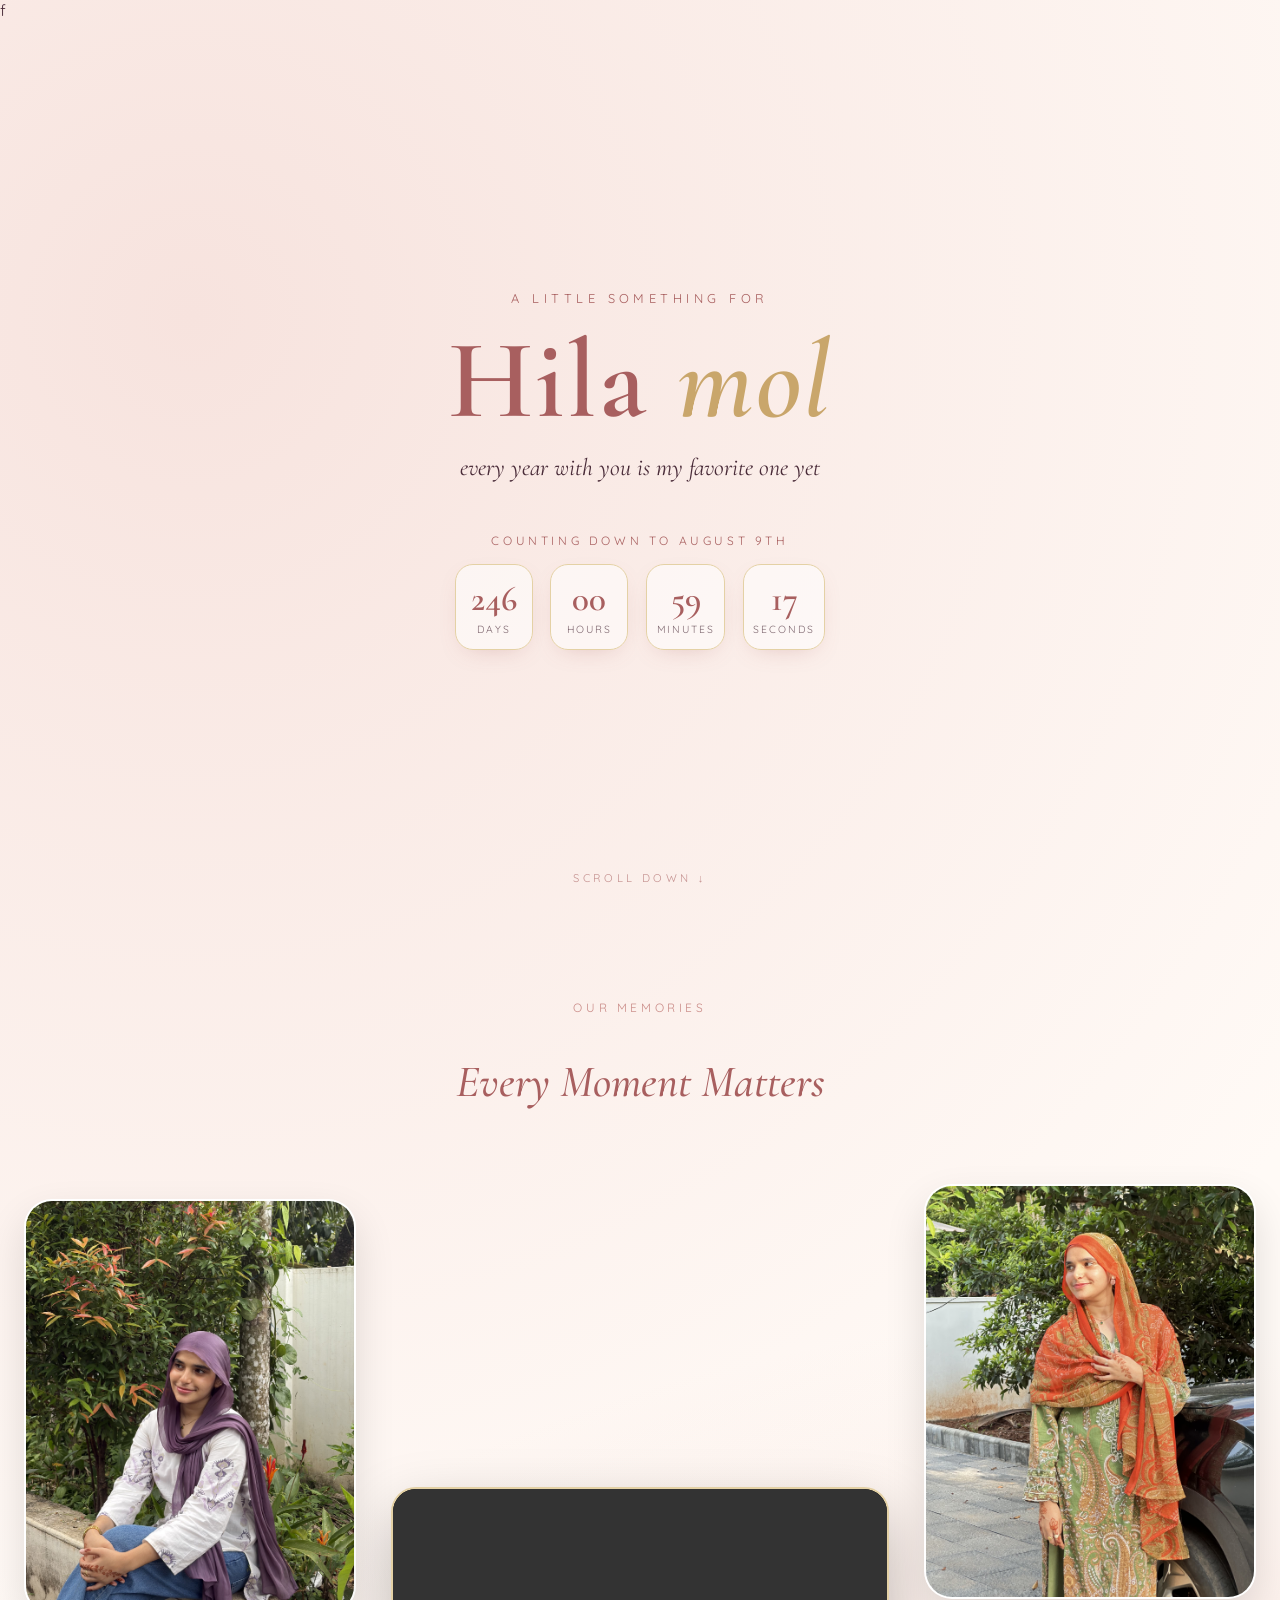
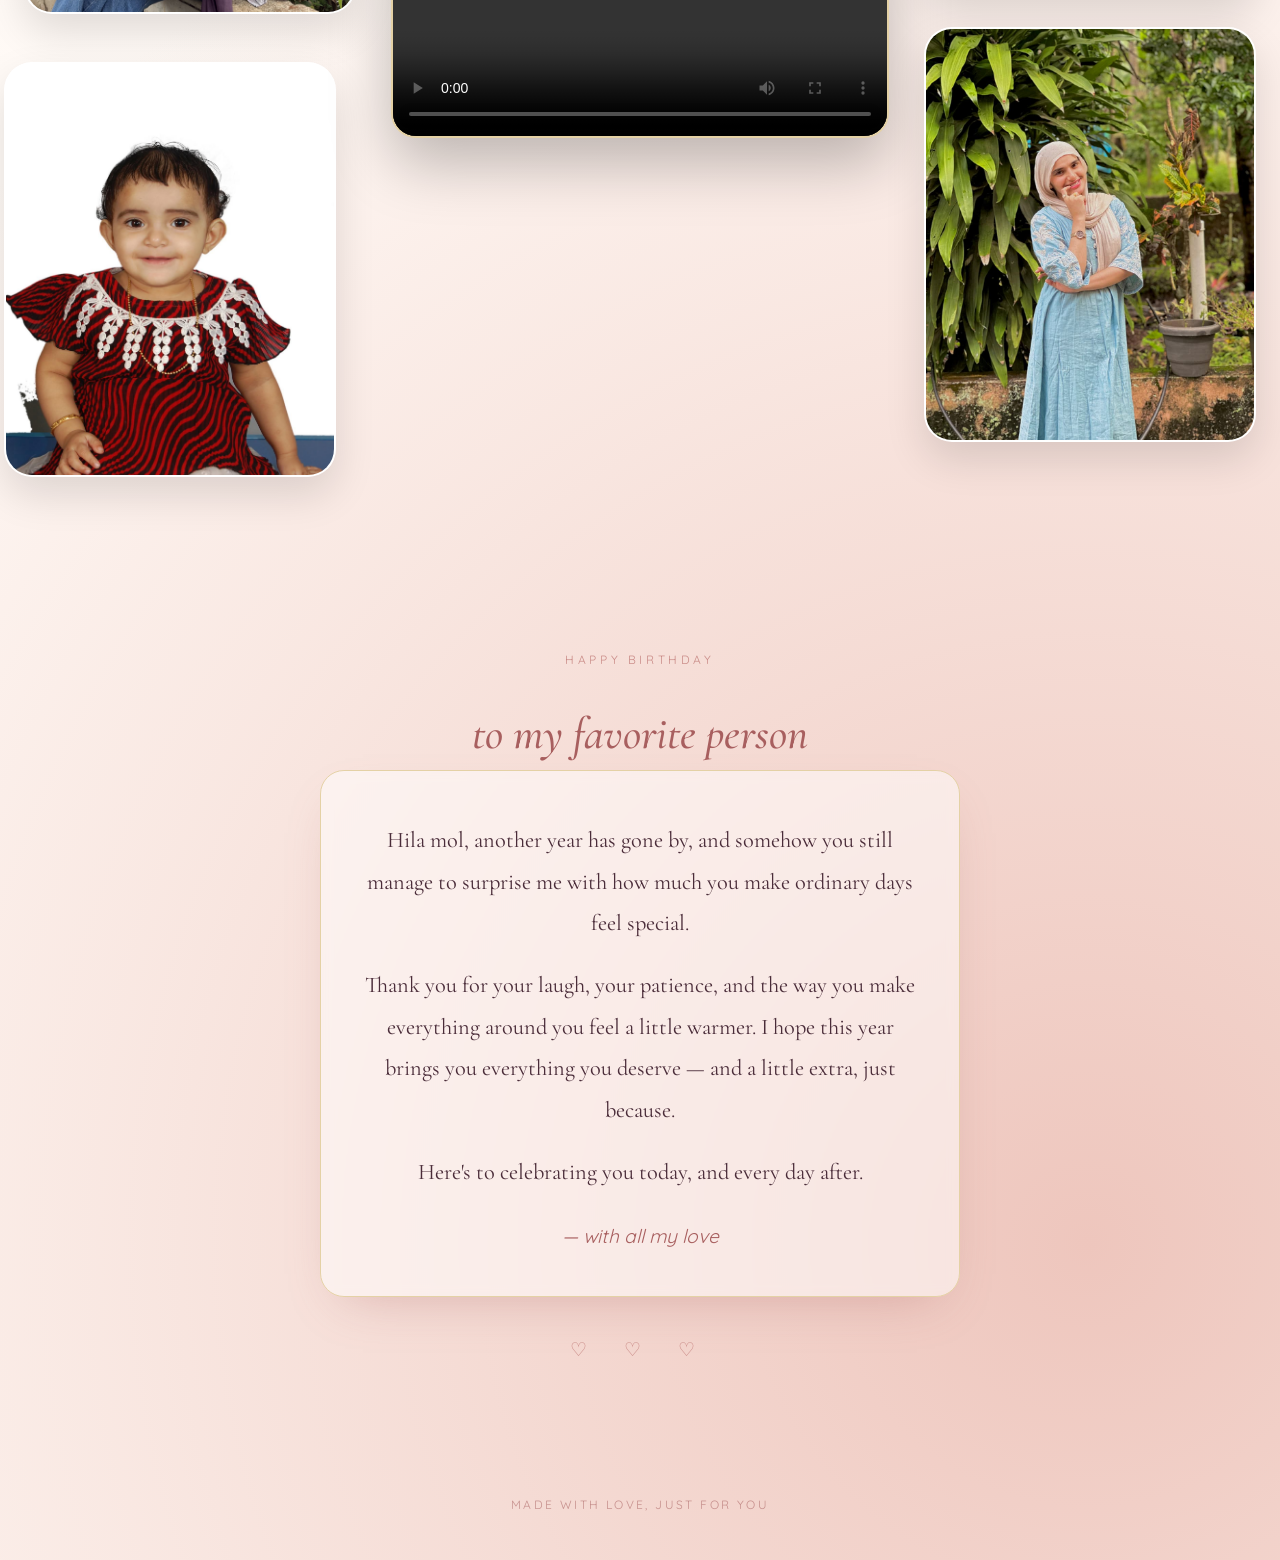
==== index.html @ 0d3aa383 "Rename bdy.html to index.html" ====
<!DOCTYPE html>
<html lang="en">
<head>
<meta charset="UTF-8">
<meta name="viewport" content="width=device-width, initial-scale=1.0">
<title>Happy Birthday, Hila mol 🌸</title>
<link rel="preconnect" href="https://fonts.googleapis.com">
<link href="https://fonts.googleapis.com/css2?family=Cormorant+Garamond:ital,wght@0,400;0,500;0,600;1,500&family=Quicksand:wght@400;500;600&display=swap" rel="stylesheet">

</head>f
<body>

<!-- floating petals, generated by JS -->
<div id="petals"></div>

<!-- ================= HERO ================= -->
<section id="hero">
  <div class="eyebrow">a little something for</div>
  <h1 class="name">Hila <em>mol</em></h1>
  <p class="hero-sub">every year with you is my favorite one yet</p>

  <div class="countdown-wrap">
    <div class="countdown-label" id="countdownLabel">counting down to August 9th</div>
    <div class="countdown" id="countdown">
      <div class="unit"><span class="num" id="days">00</span><span class="unit-label">days</span></div>
      <div class="unit"><span class="num" id="hours">00</span><span class="unit-label">hours</span></div>
      <div class="unit"><span class="num" id="minutes">00</span><span class="unit-label">minutes</span></div>
      <div class="unit"><span class="num" id="seconds">00</span><span class="unit-label">seconds</span></div>
    </div>
  </div>

  <div class="scroll-cue">scroll down ↓</div>
</section>

<!-- ================= GALLERY ================= -->
<!-- <section id="gallery-section">
  <div class="section-kicker">a few of my favorites</div>
  <div class="section-title">moments with you</div>

  <div class="gallery" id="gallery">
    <div class="frame"><img src="media/photo1.jpg" alt="Hila mol"></div>
    <div class="frame"><img src="media/photo3.jpg" alt="Hila mol"></div>
    <div class="frame"><img src="media/photo4.jpg" alt="Hila mol"></div>
    <div class="frame"><img src="media/photo5.jpg" alt="Hila mol"></div>
    <div class="frame"><img src="media/photo2.jpg" alt="Hila mol as a baby"></div>
  </div>
</section>

<!-- ================= VIDEO ================= -->
<!-- <section id="video-section">
  <div class="section-kicker">a moment to relive</div>
  <div class="section-title">this made me smile</div>
  <div class="video-frame">
    <video controls playsinline preload="metadata">
      <source src="media/video.mp4" type="video/mp4">
      Your browser doesn't support embedded video.
    </video>
  </div>
</section> -->
<section id="memory-section">

    <div class="section-kicker">Our Memories</div>
    <div class="section-title">Every Moment Matters</div>

    <div class="memory-layout">

        <!-- Left Photos -->
        <div class="photo-column">
            <div class="frame"><img src="3.jpg"></div>
            <div class="frame"><img src="4.JPG"></div>
        </div>

        <!-- Center Video -->
        <div class="video-column">
            <div class="video-frame">
                <video controls playsinline>
                    <source src="c.mov" type="video/mp4">
                </video>
            </div>
        </div>

        <!-- Right Photos -->
        <div class="photo-column">
            <div class="frame"><img src="2.jpg"></div>
            <div class="frame"><img src="1.JPG"></div>
            <link rel="stylesheet" type="text/css" href="bdy.css">
        </div>

    </div>

</section> 

<div id="lightbox" class="lightbox">
  <span class="close">&times;</span>
  <img id="lightbox-img" src="" alt="">
</div>


<!-- ================= LETTER ================= -->
<section id="letter-section">
  <div class="section-kicker">happy birthday</div>
  <div class="section-title">to my favorite person</div>

  <div class="letter">
    <p>Hila mol, another year has gone by, and somehow you still manage to surprise me with how much you make ordinary days feel special.</p>
    <p>Thank you for your laugh, your patience, and the way you make everything around you feel a little warmer. I hope this year brings you everything you deserve — and a little extra, just because.</p>
    <p>Here's to celebrating you today, and every day after.</p>
    <div class="signoff">— with all my love</div>
  </div>

  <div class="heart-divider">♡ ♡ ♡</div>
</section>

<footer>made with love, just for you</footer>


<script src="bdy.js"></script>
</body>
</html>
---- bdy.css ----
:root{
    --blush:        #f7e3de;
    --blush-deep:   #eec6bd;
    --rose:         #c98a86;
    --rose-deep:    #a85f5f;
    --cream:        #fffaf6;
    --plum:         #4a2c39;
    --gold:         #c9a66b;
    --gold-soft:    #e4d1a5;
  }

  *{ margin:0; padding:0; box-sizing:border-box; }

  html{ scroll-behavior:smooth; }

  body{
    font-family:'Quicksand', sans-serif;
    background:
      radial-gradient(circle at 15% 10%, var(--blush) 0%, transparent 45%),
      radial-gradient(circle at 85% 90%, var(--blush-deep) 0%, transparent 50%),
      var(--cream);
    color:var(--plum);
    overflow-x:hidden;
    min-height:100vh;
  }

  /* Floating petals */
  .petal{
    position:fixed;
    top:-40px;
    font-size:1.4rem;
    opacity:.55;
    pointer-events:none;
    z-index:5;
    animation:fall linear infinite;
    color:var(--rose);
    user-select:none;
  }
  @keyframes fall{
    0%   { transform: translateY(-5vh) translateX(0) rotate(0deg); }
    100% { transform: translateY(105vh) translateX(30px) rotate(360deg); }
  }

  @media (prefers-reduced-motion: reduce){
    .petal{ animation:none; display:none; }
    html{ scroll-behavior:auto; }
    *{ animation-duration:0.001s !important; transition-duration:0.001s !important; }
  }

  section{
    min-height:100vh;
    display:flex;
    flex-direction:column;
    align-items:center;
    justify-content:center;
    padding:5rem 1.5rem;
    position:relative;
    text-align:center;
  }

  /* ---------- HERO ---------- */
  .eyebrow{
    font-size:.8rem;
    letter-spacing:.35em;
    text-transform:uppercase;
    color:var(--rose-deep);
    margin-bottom:1.2rem;
    opacity:0;
    animation:riseIn 1s ease forwards .2s;
  }

  h1.name{
    font-family:'Cormorant Garamond', serif;
    font-weight:600;
    font-size:clamp(3.2rem, 10vw, 7rem);
    line-height:1;
    color:var(--rose-deep);
    letter-spacing:.02em;
    opacity:0;
    animation:riseIn 1.1s ease forwards .45s;
  }

  .name em{
    font-style:italic;
    color:var(--gold);
  }

  .hero-sub{
    font-family:'Cormorant Garamond', serif;
    font-style:italic;
    font-size:clamp(1.1rem, 2.4vw, 1.5rem);
    margin-top:1rem;
    color:var(--plum);
    opacity:0;
    animation:riseIn 1s ease forwards .75s;
  }

  @keyframes riseIn{
    from{ opacity:0; transform:translateY(18px); }
    to{ opacity:1; transform:translateY(0); }
  }

  /* Countdown */
  .countdown-wrap{
    margin-top:3.2rem;
    opacity:0;
    animation:riseIn 1s ease forwards 1s;
  }

  .countdown-label{
    font-size:.75rem;
    letter-spacing:.3em;
    text-transform:uppercase;
    color:var(--rose-deep);
    margin-bottom:1rem;
  }

  .countdown{
    display:flex;
    gap:1.1rem;
    flex-wrap:wrap;
    justify-content:center;
  }

  .countdown .unit{
    background:rgba(255,255,255,.55);
    border:1px solid var(--gold-soft);
    backdrop-filter:blur(6px);
    border-radius:18px;
    min-width:78px;
    padding:1rem .6rem .8rem;
    box-shadow:0 8px 24px -12px rgba(168,95,95,.35);
  }

  .countdown .num{
    font-family:'Cormorant Garamond', serif;
    font-weight:600;
    font-size:2.2rem;
    color:var(--rose-deep);
    display:block;
    line-height:1;
  }

  .countdown .unit-label{
    font-size:.65rem;
    letter-spacing:.18em;
    text-transform:uppercase;
    color:var(--plum);
    opacity:.7;
    display:block;
    margin-top:.4rem;
  }

  .countdown.arrived .num{ color:var(--gold); }

  .scroll-cue{
    position:absolute;
    bottom:2.2rem;
    font-size:.7rem;
    letter-spacing:.3em;
    text-transform:uppercase;
    color:var(--rose-deep);
    opacity:.65;
    animation:bob 2.4s ease-in-out infinite;
  }
  @keyframes bob{
    0%,100%{ transform:translateY(0); }
    50%{ transform:translateY(8px); }
  }

  /* ---------- GALLERY ---------- */
  .section-title{
    font-family:'Cormorant Garamond', serif;
    font-style:italic;
    font-weight:500;
    font-size:clamp(2rem, 5vw, 2.8rem);
    color:var(--rose-deep);
    margin-bottom:.6rem;
  }

  .section-kicker{
    font-size:.75rem;
    letter-spacing:.3em;
    text-transform:uppercase;
    color:var(--rose);
    margin-bottom:2.5rem;
  }

 

  .frame{
    position:relative;
    overflow:hidden;
    border-radius:28px;
    aspect-ratio:4/5;
    background:#fff;
    box-shadow:0 18px 40px rgba(0,0,0,.12);
    transition:.4s ease;
}

  .frame.visible{ opacity:1; transform:translateY(0); }

  .frame img{
    width:100%;
    height:100%;
    object-fit:cover;
    display:block;
    transition:.5s;
  }

  

  /* ---------- VIDEO ---------- */
  .video-frame{
    border-radius:32px;
    overflow:hidden;
    background:#000;
    border:2px solid rgba(255,255,255,.5);
    box-shadow:0 30px 70px rgba(0,0,0,.18);
}

  .video-frame video{
    width:100%;
    display:block;
    max-height:75vh;
  }

  /* ---------- LETTER ---------- */
  .letter{
    max-width:640px;
    background:rgba(255,255,255,.5);
    border:1px solid var(--gold-soft);
    border-radius:24px;
    padding:3rem 2.4rem;
    backdrop-filter:blur(6px);
    box-shadow:0 20px 50px -25px rgba(168,95,95,.4);
  }

  .letter p{
    font-family:'Cormorant Garamond', serif;
    font-size:clamp(1.15rem, 2.6vw, 1.4rem);
    line-height:1.85;
    color:var(--plum);
    margin-bottom:1.3rem;
  }

  .letter .signoff{
    font-style:italic;
    color:var(--rose-deep);
    margin-top:2rem;
    font-size:1.2rem;
  }

  .heart-divider{
    color:var(--rose);
    font-size:1.2rem;
    letter-spacing:1rem;
    margin:2.5rem 0 0;
  }

  footer{
    padding:2.5rem 1.5rem 3rem;
    text-align:center;
    font-size:.75rem;
    letter-spacing:.2em;
    text-transform:uppercase;
    color:var(--rose-deep);
    opacity:.6;
  }
  .lightbox{
    position:fixed;
    inset:0;
    background:rgba(0,0,0,.9);
    display:flex;
    justify-content:center;
    align-items:center;
    opacity:0;
    visibility:hidden;
    transition:.3s;
    z-index:9999;
}

.lightbox.show{
    opacity:1;
    visibility:visible;
}

.lightbox img{
    max-width:90%;
    max-height:90%;
    border-radius:15px;
    box-shadow:0 20px 50px rgba(0,0,0,.5);
}

.close{
    position:absolute;
    top:25px;
    right:35px;
    font-size:45px;
    color:white;
    cursor:pointer;
}
/* ================= MEMORY LAYOUT ================= */

.memory-layout{
    width:100%;
    max-width:1250px;
    display:grid;
    grid-template-columns:1fr 1.5fr 1fr;
    gap:35px;
    align-items:center;
    margin-top:30px;
}

.photo-column:first-child{
    margin-top:50px;
}


.photo-column:first-child .frame:last-child{
    transform:translateX(-20px);
    margin-top:20px;
}
.photo-column{
    display:flex;
    flex-direction:column;
    gap:28px;
}

.video-column{
    display:flex;
    justify-content:center;
    align-items:center;
}

.video-frame{
    width:100%;
    max-width:520px;
    border-radius:25px;
    overflow:hidden;
    border:2px solid var(--gold-soft);
    box-shadow:0 25px 60px rgba(0,0,0,.25);
    transition:.4s;
}

.video-frame:hover{
    transform:scale(1.03);
}

.video-frame video{
    width:100%;
    display:block;
}

/* ================= PHOTO EFFECT ================= */

.frame{
    cursor:zoom-in;
    transition:.4s ease;
}

.frame:hover{
    transform:translateY(-10px) scale(1.04);
}

.frame:hover img{
    transform:scale(1.08);
}


/* ================= LIGHTBOX ================= */

.lightbox{
    position:fixed;
    inset:0;
    background:rgba(0,0,0,.9);
    display:flex;
    justify-content:center;
    align-items:center;
    opacity:0;
    visibility:hidden;
    transition:.35s;
    z-index:9999;
}

.lightbox.show{
    opacity:1;
    visibility:visible;
}

.lightbox img{
    max-width:90%;
    max-height:90%;
    border-radius:18px;
    transform:scale(.8);
    transition:.35s;
}

.lightbox.show img{
    transform:scale(1);
}

.close{
    position:absolute;
    top:25px;
    right:40px;
    font-size:50px;
    color:white;
    cursor:pointer;
    user-select:none;
}

/* ================= MOBILE ================= */

@media(max-width:900px){

.memory-layout{
    grid-template-columns:0.9fr 1.5fr 0.9fr;
    align-items:center;
}
.video-column{
    order:1;
}

.photo-column:last-child{
    margin-top:-50px;
}

.photo-column:last-child .frame:last-child{
    transform:translateX(20px);
    margin-top:20px;
}
.video-frame{
    max-width:100%;
}

}
.photo-column .frame{
    animation: floatPhoto 6s ease-in-out infinite;
}

.photo-column .frame:nth-child(2){
    animation-delay:2s;
}

@keyframes floatPhoto{
    0%,100%{
        transform:translateY(0px);
    }
    50%{
        transform:translateY(-12px);
    }
}
.frame{
    border:2px solid rgba(255,255,255,.5);
    backdrop-filter:blur(10px);
}
.video-frame{
    position:relative;
}

.video-frame::before{
    content:"";
    position:absolute;
    inset:-3px;
    border-radius:inherit;
    background:linear-gradient(45deg,#f7e3de,#c9a66b,#f7e3de);
    z-index:-1;
    animation:borderGlow 6s linear infinite;
}

@keyframes borderGlow{
    0%{
        filter:hue-rotate(0deg);
    }
    100%{
        filter:hue-rotate(360deg);
    }
}
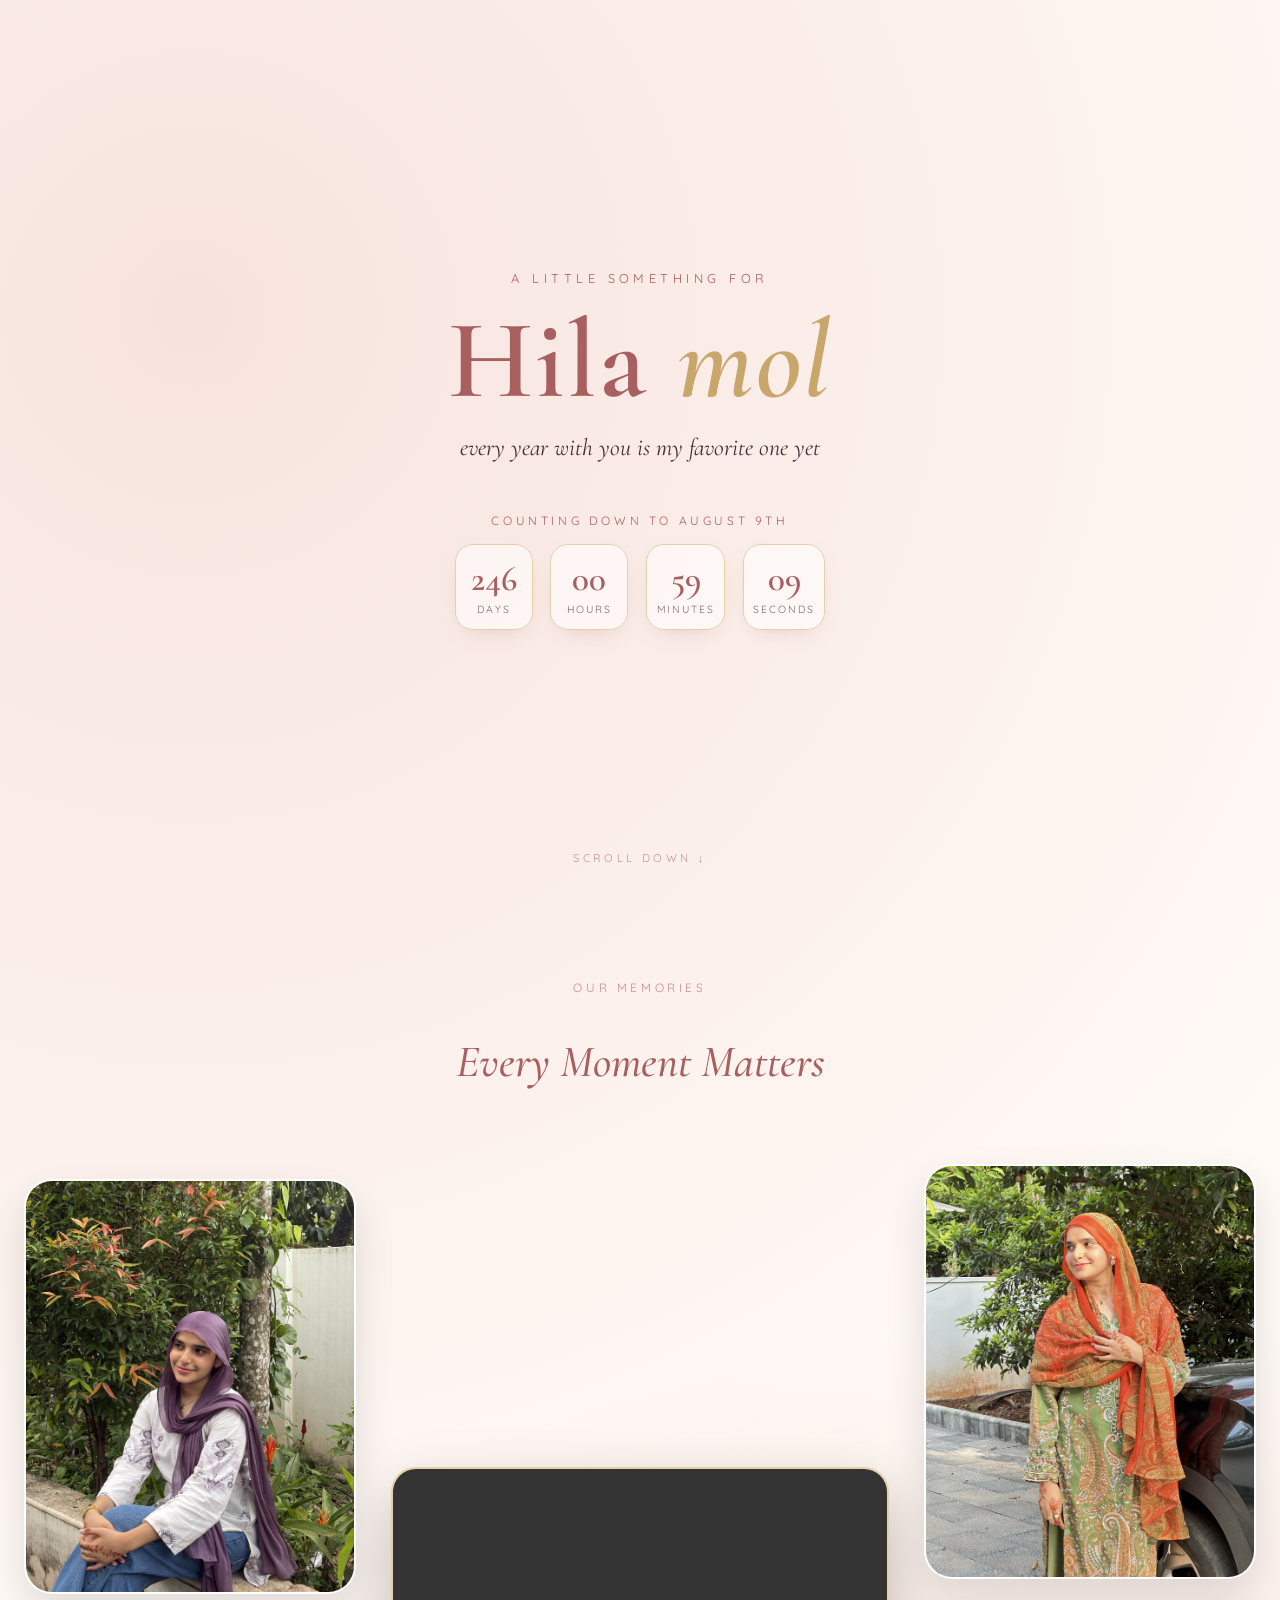
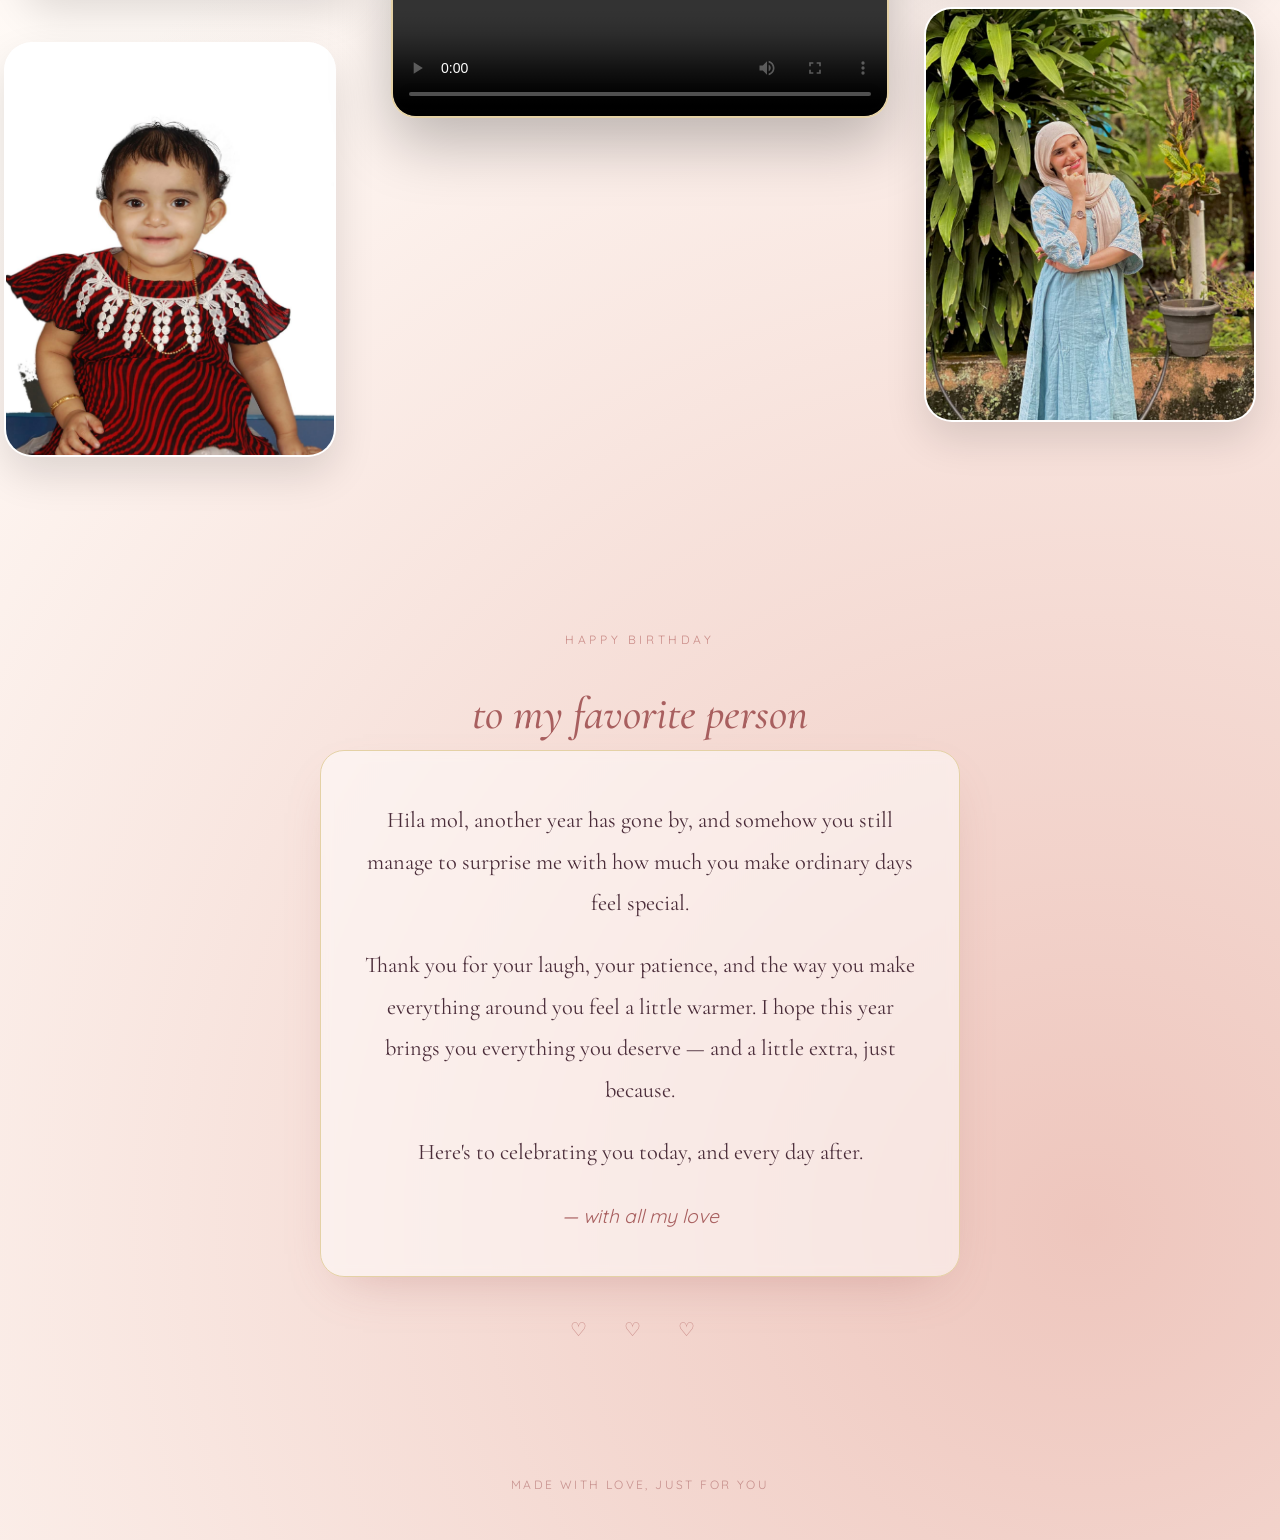
==== commit f3223f2a: "Add files via upload" ====
--- a/index.html
+++ b/index.html
@@ -6,8 +6,8 @@
 <title>Happy Birthday, Hila mol 🌸</title>
 <link rel="preconnect" href="https://fonts.googleapis.com">
 <link href="https://fonts.googleapis.com/css2?family=Cormorant+Garamond:ital,wght@0,400;0,500;0,600;1,500&family=Quicksand:wght@400;500;600&display=swap" rel="stylesheet">
-
-</head>f
+<link rel="stylesheet" type="text/css" href="bdy.css">
+</head>
 <body>
 
 <!-- floating petals, generated by JS -->
@@ -32,31 +32,7 @@
   <div class="scroll-cue">scroll down ↓</div>
 </section>
 
-<!-- ================= GALLERY ================= -->
-<!-- <section id="gallery-section">
-  <div class="section-kicker">a few of my favorites</div>
-  <div class="section-title">moments with you</div>
 
-  <div class="gallery" id="gallery">
-    <div class="frame"><img src="media/photo1.jpg" alt="Hila mol"></div>
-    <div class="frame"><img src="media/photo3.jpg" alt="Hila mol"></div>
-    <div class="frame"><img src="media/photo4.jpg" alt="Hila mol"></div>
-    <div class="frame"><img src="media/photo5.jpg" alt="Hila mol"></div>
-    <div class="frame"><img src="media/photo2.jpg" alt="Hila mol as a baby"></div>
-  </div>
-</section>
-
-<!-- ================= VIDEO ================= -->
-<!-- <section id="video-section">
-  <div class="section-kicker">a moment to relive</div>
-  <div class="section-title">this made me smile</div>
-  <div class="video-frame">
-    <video controls playsinline preload="metadata">
-      <source src="media/video.mp4" type="video/mp4">
-      Your browser doesn't support embedded video.
-    </video>
-  </div>
-</section> -->
 <section id="memory-section">
 
     <div class="section-kicker">Our Memories</div>
@@ -83,12 +59,11 @@
         <div class="photo-column">
             <div class="frame"><img src="2.jpg"></div>
             <div class="frame"><img src="1.JPG"></div>
-            <link rel="stylesheet" type="text/css" href="bdy.css">
         </div>
 
     </div>
 
-</section> 
+</section>
 
 <div id="lightbox" class="lightbox">
   <span class="close">&times;</span>
--- a/bdy.css
+++ b/bdy.css
@@ -1,480 +1,630 @@
-
-  :root{
-    --blush:        #f7e3de;
-    --blush-deep:   #eec6bd;
-    --rose:         #c98a86;
-    --rose-deep:    #a85f5f;
-    --cream:        #fffaf6;
-    --plum:         #4a2c39;
-    --gold:         #c9a66b;
-    --gold-soft:    #e4d1a5;
-  }
-
-  *{ margin:0; padding:0; box-sizing:border-box; }
-
-  html{ scroll-behavior:smooth; }
-
-  body{
-    font-family:'Quicksand', sans-serif;
-    background:
-      radial-gradient(circle at 15% 10%, var(--blush) 0%, transparent 45%),
-      radial-gradient(circle at 85% 90%, var(--blush-deep) 0%, transparent 50%),
-      var(--cream);
-    color:var(--plum);
-    overflow-x:hidden;
+:root{
+  --blush:        #f7e3de;
+  --blush-deep:   #eec6bd;
+  --rose:         #c98a86;
+  --rose-deep:    #a85f5f;
+  --cream:        #fffaf6;
+  --plum:         #4a2c39;
+  --gold:         #c9a66b;
+  --gold-soft:    #e4d1a5;
+}
+
+*{ margin:0; padding:0; box-sizing:border-box; }
+
+html{ scroll-behavior:smooth; }
+
+body{
+  font-family:'Quicksand', sans-serif;
+  background:
+    radial-gradient(circle at 15% 10%, var(--blush) 0%, transparent 45%),
+    radial-gradient(circle at 85% 90%, var(--blush-deep) 0%, transparent 50%),
+    var(--cream);
+  color:var(--plum);
+  overflow-x:hidden;
+  min-height:100vh;
+}
+
+/* Floating petals */
+.petal{
+  position:fixed;
+  top:-40px;
+  font-size:1.4rem;
+  opacity:.55;
+  pointer-events:none;
+  z-index:5;
+  animation:fall linear infinite;
+  color:var(--rose);
+  user-select:none;
+}
+@keyframes fall{
+  0%   { transform: translateY(-5vh) translateX(0) rotate(0deg); }
+  100% { transform: translateY(105vh) translateX(30px) rotate(360deg); }
+}
+
+@media (prefers-reduced-motion: reduce){
+  .petal{ animation:none; display:none; }
+  html{ scroll-behavior:auto; }
+  *{ animation-duration:0.001s !important; transition-duration:0.001s !important; }
+}
+
+section{
+  min-height:100vh;
+  display:flex;
+  flex-direction:column;
+  align-items:center;
+  justify-content:center;
+  padding:5rem 1.5rem;
+  position:relative;
+  text-align:center;
+}
+
+/* ---------- HERO ---------- */
+.eyebrow{
+  font-size:.8rem;
+  letter-spacing:.35em;
+  text-transform:uppercase;
+  color:var(--rose-deep);
+  margin-bottom:1.2rem;
+  opacity:0;
+  animation:riseIn 1s ease forwards .2s;
+}
+
+h1.name{
+  font-family:'Cormorant Garamond', serif;
+  font-weight:600;
+  font-size:clamp(3.2rem, 10vw, 7rem);
+  line-height:1;
+  color:var(--rose-deep);
+  letter-spacing:.02em;
+  opacity:0;
+  animation:riseIn 1.1s ease forwards .45s;
+}
+
+.name em{
+  font-style:italic;
+  color:var(--gold);
+}
+
+.hero-sub{
+  font-family:'Cormorant Garamond', serif;
+  font-style:italic;
+  font-size:clamp(1.1rem, 2.4vw, 1.5rem);
+  margin-top:1rem;
+  color:var(--plum);
+  opacity:0;
+  animation:riseIn 1s ease forwards .75s;
+}
+
+@keyframes riseIn{
+  from{ opacity:0; transform:translateY(18px); }
+  to{ opacity:1; transform:translateY(0); }
+}
+
+/* Countdown */
+.countdown-wrap{
+  margin-top:3.2rem;
+  opacity:0;
+  animation:riseIn 1s ease forwards 1s;
+}
+
+.countdown-label{
+  font-size:.75rem;
+  letter-spacing:.3em;
+  text-transform:uppercase;
+  color:var(--rose-deep);
+  margin-bottom:1rem;
+}
+
+.countdown{
+  display:flex;
+  gap:1.1rem;
+  flex-wrap:wrap;
+  justify-content:center;
+}
+
+.countdown .unit{
+  background:rgba(255,255,255,.55);
+  border:1px solid var(--gold-soft);
+  backdrop-filter:blur(6px);
+  border-radius:18px;
+  min-width:78px;
+  padding:1rem .6rem .8rem;
+  box-shadow:0 8px 24px -12px rgba(168,95,95,.35);
+}
+
+.countdown .num{
+  font-family:'Cormorant Garamond', serif;
+  font-weight:600;
+  font-size:2.2rem;
+  color:var(--rose-deep);
+  display:block;
+  line-height:1;
+}
+
+.countdown .unit-label{
+  font-size:.65rem;
+  letter-spacing:.18em;
+  text-transform:uppercase;
+  color:var(--plum);
+  opacity:.7;
+  display:block;
+  margin-top:.4rem;
+}
+
+.countdown.arrived .num{ color:var(--gold); }
+
+.scroll-cue{
+  position:absolute;
+  bottom:2.2rem;
+  font-size:.7rem;
+  letter-spacing:.3em;
+  text-transform:uppercase;
+  color:var(--rose-deep);
+  opacity:.65;
+  animation:bob 2.4s ease-in-out infinite;
+}
+@keyframes bob{
+  0%,100%{ transform:translateY(0); }
+  50%{ transform:translateY(8px); }
+}
+
+/* ---------- SECTION TITLES ---------- */
+.section-title{
+  font-family:'Cormorant Garamond', serif;
+  font-style:italic;
+  font-weight:500;
+  font-size:clamp(2rem, 5vw, 2.8rem);
+  color:var(--rose-deep);
+  margin-bottom:.6rem;
+}
+
+.section-kicker{
+  font-size:.75rem;
+  letter-spacing:.3em;
+  text-transform:uppercase;
+  color:var(--rose);
+  margin-bottom:2.5rem;
+}
+
+/* ---------- PHOTO FRAMES ---------- */
+.frame{
+  position:relative;
+  overflow:hidden;
+  border-radius:28px;
+  aspect-ratio:4/5;
+  background:#fff;
+  box-shadow:0 18px 40px rgba(0,0,0,.12);
+  transition:.4s ease;
+  cursor:zoom-in;
+  border:2px solid rgba(255,255,255,.5);
+  backdrop-filter:blur(10px);
+  animation: floatPhoto 6s ease-in-out infinite;
+}
+
+.frame.visible{ opacity:1; transform:translateY(0); }
+
+.frame img{
+  width:100%;
+  height:100%;
+  object-fit:cover;
+  display:block;
+  transition:.5s;
+}
+
+.frame:hover{
+  transform:translateY(-10px) scale(1.04);
+}
+
+.frame:hover img{
+  transform:scale(1.08);
+}
+
+.photo-column .frame:nth-child(2){
+  animation-delay:2s;
+}
+
+@keyframes floatPhoto{
+  0%,100%{ transform:translateY(0px); }
+  50%{ transform:translateY(-12px); }
+}
+
+/* ---------- MEMORY LAYOUT ---------- */
+.memory-layout{
+  width:100%;
+  max-width:1250px;
+  display:grid;
+  grid-template-columns:1fr 1.5fr 1fr;
+  gap:35px;
+  align-items:center;
+  margin-top:30px;
+}
+
+.photo-column{
+  display:flex;
+  flex-direction:column;
+  gap:28px;
+}
+
+.photo-column:first-child{
+  margin-top:50px;
+}
+
+.photo-column:first-child .frame:last-child{
+  transform:translateX(-20px);
+  margin-top:20px;
+}
+
+.video-column{
+  display:flex;
+  justify-content:center;
+  align-items:center;
+}
+
+/* ---------- VIDEO ---------- */
+.video-frame{
+  position:relative;
+  width:100%;
+  max-width:520px;
+  border-radius:25px;
+  overflow:hidden;
+  border:2px solid var(--gold-soft);
+  box-shadow:0 25px 60px rgba(0,0,0,.25);
+  transition:.4s;
+}
+
+.video-frame:hover{
+  transform:scale(1.03);
+}
+
+.video-frame video{
+  width:100%;
+  display:block;
+  max-height:75vh;
+}
+
+.video-frame::before{
+  content:"";
+  position:absolute;
+  inset:-3px;
+  border-radius:inherit;
+  background:linear-gradient(45deg,#f7e3de,#c9a66b,#f7e3de);
+  z-index:-1;
+  animation:borderGlow 6s linear infinite;
+}
+
+@keyframes borderGlow{
+  0%{ filter:hue-rotate(0deg); }
+  100%{ filter:hue-rotate(360deg); }
+}
+
+/* ---------- LIGHTBOX ---------- */
+.lightbox{
+  position:fixed;
+  inset:0;
+  background:rgba(0,0,0,.9);
+  display:flex;
+  justify-content:center;
+  align-items:center;
+  opacity:0;
+  visibility:hidden;
+  transition:.35s;
+  z-index:9999;
+}
+
+.lightbox.show{
+  opacity:1;
+  visibility:visible;
+}
+
+.lightbox img{
+  max-width:90%;
+  max-height:90%;
+  border-radius:18px;
+  transform:scale(.8);
+  transition:.35s;
+  box-shadow:0 20px 50px rgba(0,0,0,.5);
+}
+
+.lightbox.show img{
+  transform:scale(1);
+}
+
+.close{
+  position:absolute;
+  top:25px;
+  right:40px;
+  font-size:50px;
+  color:white;
+  cursor:pointer;
+  user-select:none;
+}
+
+/* ---------- LETTER ---------- */
+.letter{
+  max-width:640px;
+  background:rgba(255,255,255,.5);
+  border:1px solid var(--gold-soft);
+  border-radius:24px;
+  padding:3rem 2.4rem;
+  backdrop-filter:blur(6px);
+  box-shadow:0 20px 50px -25px rgba(168,95,95,.4);
+}
+
+.letter p{
+  font-family:'Cormorant Garamond', serif;
+  font-size:clamp(1.15rem, 2.6vw, 1.4rem);
+  line-height:1.85;
+  color:var(--plum);
+  margin-bottom:1.3rem;
+}
+
+.letter .signoff{
+  font-style:italic;
+  color:var(--rose-deep);
+  margin-top:2rem;
+  font-size:1.2rem;
+}
+
+.heart-divider{
+  color:var(--rose);
+  font-size:1.2rem;
+  letter-spacing:1rem;
+  margin:2.5rem 0 0;
+}
+
+footer{
+  padding:2.5rem 1.5rem 3rem;
+  text-align:center;
+  font-size:.75rem;
+  letter-spacing:.2em;
+  text-transform:uppercase;
+  color:var(--rose-deep);
+  opacity:.6;
+}
+
+
+/* ===================================================
+   RESPONSIVE / MEDIA QUERIES
+   Breakpoints: 1024px (tablet), 768px (small tablet),
+   600px (mobile), 400px (small mobile)
+   =================================================== */
+
+/* ---------- Tablet (<=1024px) ---------- */
+@media (max-width:1024px){
+
+  section{
+    padding:4rem 1.25rem;
+  }
+
+  .memory-layout{
+    gap:24px;
+  }
+
+  .countdown{
+    gap:.85rem;
+  }
+
+  .countdown .unit{
+    min-width:68px;
+    padding:.85rem .5rem .7rem;
+  }
+
+  .countdown .num{
+    font-size:1.9rem;
+  }
+
+  .letter{
+    max-width:560px;
+    padding:2.5rem 2rem;
+  }
+}
+
+/* ---------- Small tablet / large mobile (<=900px) ---------- */
+@media (max-width:900px){
+
+  .memory-layout{
+    grid-template-columns:0.9fr 1.5fr 0.9fr;
+    align-items:center;
+  }
+
+  .video-column{
+    order:1;
+  }
+
+  .photo-column:last-child{
+    margin-top:-50px;
+  }
+
+  .photo-column:last-child .frame:last-child{
+    transform:translateX(20px);
+    margin-top:20px;
+  }
+
+  .video-frame{
+    max-width:100%;
+  }
+}
+
+/* ---------- Mobile (<=768px) ---------- */
+@media (max-width:768px){
+
+  section{
+    padding:3.5rem 1.25rem;
+    min-height:auto;
+  }
+
+  #hero{
     min-height:100vh;
   }
 
-  /* Floating petals */
-  .petal{
-    position:fixed;
-    top:-40px;
-    font-size:1.4rem;
-    opacity:.55;
-    pointer-events:none;
-    z-index:5;
-    animation:fall linear infinite;
-    color:var(--rose);
-    user-select:none;
-  }
-  @keyframes fall{
-    0%   { transform: translateY(-5vh) translateX(0) rotate(0deg); }
-    100% { transform: translateY(105vh) translateX(30px) rotate(360deg); }
-  }
-
-  @media (prefers-reduced-motion: reduce){
-    .petal{ animation:none; display:none; }
-    html{ scroll-behavior:auto; }
-    *{ animation-duration:0.001s !important; transition-duration:0.001s !important; }
-  }
-
-  section{
-    min-height:100vh;
-    display:flex;
-    flex-direction:column;
-    align-items:center;
-    justify-content:center;
-    padding:5rem 1.5rem;
-    position:relative;
-    text-align:center;
-  }
-
-  /* ---------- HERO ---------- */
-  .eyebrow{
-    font-size:.8rem;
-    letter-spacing:.35em;
-    text-transform:uppercase;
-    color:var(--rose-deep);
-    margin-bottom:1.2rem;
-    opacity:0;
-    animation:riseIn 1s ease forwards .2s;
-  }
-
   h1.name{
-    font-family:'Cormorant Garamond', serif;
-    font-weight:600;
-    font-size:clamp(3.2rem, 10vw, 7rem);
-    line-height:1;
-    color:var(--rose-deep);
-    letter-spacing:.02em;
-    opacity:0;
-    animation:riseIn 1.1s ease forwards .45s;
-  }
-
-  .name em{
-    font-style:italic;
-    color:var(--gold);
+    font-size:clamp(2.6rem, 12vw, 4.5rem);
   }
 
   .hero-sub{
-    font-family:'Cormorant Garamond', serif;
-    font-style:italic;
-    font-size:clamp(1.1rem, 2.4vw, 1.5rem);
-    margin-top:1rem;
-    color:var(--plum);
-    opacity:0;
-    animation:riseIn 1s ease forwards .75s;
-  }
-
-  @keyframes riseIn{
-    from{ opacity:0; transform:translateY(18px); }
-    to{ opacity:1; transform:translateY(0); }
-  }
-
-  /* Countdown */
+    font-size:1rem;
+    padding:0 .5rem;
+  }
+
   .countdown-wrap{
-    margin-top:3.2rem;
-    opacity:0;
-    animation:riseIn 1s ease forwards 1s;
-  }
-
-  .countdown-label{
-    font-size:.75rem;
-    letter-spacing:.3em;
-    text-transform:uppercase;
-    color:var(--rose-deep);
-    margin-bottom:1rem;
+    margin-top:2.4rem;
   }
 
   .countdown{
-    display:flex;
-    gap:1.1rem;
+    gap:.6rem;
+  }
+
+  .countdown .unit{
+    min-width:60px;
+    padding:.7rem .4rem .6rem;
+    border-radius:14px;
+  }
+
+  .countdown .num{
+    font-size:1.6rem;
+  }
+
+  .countdown .unit-label{
+    font-size:.58rem;
+  }
+
+  .section-title{
+    font-size:clamp(1.7rem, 6vw, 2.2rem);
+  }
+
+  .memory-layout{
+    grid-template-columns:1fr;
+    gap:20px;
+    margin-top:20px;
+  }
+
+  .photo-column{
+    flex-direction:row;
     flex-wrap:wrap;
     justify-content:center;
+    gap:16px;
+  }
+
+  .photo-column .frame{
+    width:calc(50% - 8px);
+  }
+
+  .photo-column:first-child,
+  .photo-column:last-child{
+    margin-top:0;
+  }
+
+  .photo-column:first-child .frame:last-child,
+  .photo-column:last-child .frame:last-child{
+    transform:none;
+    margin-top:0;
+  }
+
+  .video-column{
+    order:0;
+  }
+
+  .video-frame{
+    max-width:100%;
+  }
+
+  .letter{
+    max-width:100%;
+    padding:2.2rem 1.5rem;
+    border-radius:18px;
+  }
+
+  .letter p{
+    font-size:1.05rem;
+    line-height:1.7;
+  }
+
+  .close{
+    top:15px;
+    right:20px;
+    font-size:36px;
+  }
+}
+
+/* ---------- Small mobile (<=480px) ---------- */
+@media (max-width:480px){
+
+  section{
+    padding:3rem 1rem;
+  }
+
+  h1.name{
+    font-size:clamp(2.2rem, 13vw, 3.2rem);
+  }
+
+  .eyebrow{
+    font-size:.68rem;
+    letter-spacing:.28em;
+  }
+
+  .countdown{
+    gap:.45rem;
   }
 
   .countdown .unit{
-    background:rgba(255,255,255,.55);
-    border:1px solid var(--gold-soft);
-    backdrop-filter:blur(6px);
+    min-width:52px;
+    padding:.6rem .35rem .5rem;
+  }
+
+  .countdown .num{
+    font-size:1.3rem;
+  }
+
+  .countdown .unit-label{
+    font-size:.52rem;
+    letter-spacing:.12em;
+  }
+
+  .photo-column{
+    gap:12px;
+  }
+
+  .photo-column .frame{
+    width:calc(50% - 6px);
     border-radius:18px;
-    min-width:78px;
-    padding:1rem .6rem .8rem;
-    box-shadow:0 8px 24px -12px rgba(168,95,95,.35);
+  }
+
+  .section-kicker{
+    font-size:.65rem;
+    margin-bottom:1.5rem;
+  }
+
+  .letter{
+    padding:1.8rem 1.1rem;
+  }
+
+  .letter p{
+    font-size:.95rem;
+  }
+
+  .heart-divider{
+    letter-spacing:.6rem;
+  }
+
+  footer{
+    font-size:.65rem;
+    letter-spacing:.14em;
+  }
+}
+
+/* ---------- Very small mobile (<=360px) ---------- */
+@media (max-width:360px){
+
+  .countdown .unit{
+    min-width:46px;
+    padding:.5rem .3rem .45rem;
   }
 
   .countdown .num{
-    font-family:'Cormorant Garamond', serif;
-    font-weight:600;
-    font-size:2.2rem;
-    color:var(--rose-deep);
-    display:block;
-    line-height:1;
-  }
-
-  .countdown .unit-label{
-    font-size:.65rem;
-    letter-spacing:.18em;
-    text-transform:uppercase;
-    color:var(--plum);
-    opacity:.7;
-    display:block;
-    margin-top:.4rem;
-  }
-
-  .countdown.arrived .num{ color:var(--gold); }
-
-  .scroll-cue{
-    position:absolute;
-    bottom:2.2rem;
-    font-size:.7rem;
-    letter-spacing:.3em;
-    text-transform:uppercase;
-    color:var(--rose-deep);
-    opacity:.65;
-    animation:bob 2.4s ease-in-out infinite;
-  }
-  @keyframes bob{
-    0%,100%{ transform:translateY(0); }
-    50%{ transform:translateY(8px); }
-  }
-
-  /* ---------- GALLERY ---------- */
-  .section-title{
-    font-family:'Cormorant Garamond', serif;
-    font-style:italic;
-    font-weight:500;
-    font-size:clamp(2rem, 5vw, 2.8rem);
-    color:var(--rose-deep);
-    margin-bottom:.6rem;
-  }
-
-  .section-kicker{
-    font-size:.75rem;
-    letter-spacing:.3em;
-    text-transform:uppercase;
-    color:var(--rose);
-    margin-bottom:2.5rem;
-  }
-
- 
-
-  .frame{
-    position:relative;
-    overflow:hidden;
-    border-radius:28px;
-    aspect-ratio:4/5;
-    background:#fff;
-    box-shadow:0 18px 40px rgba(0,0,0,.12);
-    transition:.4s ease;
-}
-
-  .frame.visible{ opacity:1; transform:translateY(0); }
-
-  .frame img{
+    font-size:1.15rem;
+  }
+
+  .photo-column .frame{
     width:100%;
-    height:100%;
-    object-fit:cover;
-    display:block;
-    transition:.5s;
-  }
-
-  
-
-  /* ---------- VIDEO ---------- */
-  .video-frame{
-    border-radius:32px;
-    overflow:hidden;
-    background:#000;
-    border:2px solid rgba(255,255,255,.5);
-    box-shadow:0 30px 70px rgba(0,0,0,.18);
-}
-
-  .video-frame video{
-    width:100%;
-    display:block;
-    max-height:75vh;
-  }
-
-  /* ---------- LETTER ---------- */
-  .letter{
-    max-width:640px;
-    background:rgba(255,255,255,.5);
-    border:1px solid var(--gold-soft);
-    border-radius:24px;
-    padding:3rem 2.4rem;
-    backdrop-filter:blur(6px);
-    box-shadow:0 20px 50px -25px rgba(168,95,95,.4);
-  }
-
-  .letter p{
-    font-family:'Cormorant Garamond', serif;
-    font-size:clamp(1.15rem, 2.6vw, 1.4rem);
-    line-height:1.85;
-    color:var(--plum);
-    margin-bottom:1.3rem;
-  }
-
-  .letter .signoff{
-    font-style:italic;
-    color:var(--rose-deep);
-    margin-top:2rem;
-    font-size:1.2rem;
-  }
-
-  .heart-divider{
-    color:var(--rose);
-    font-size:1.2rem;
-    letter-spacing:1rem;
-    margin:2.5rem 0 0;
-  }
-
-  footer{
-    padding:2.5rem 1.5rem 3rem;
-    text-align:center;
-    font-size:.75rem;
-    letter-spacing:.2em;
-    text-transform:uppercase;
-    color:var(--rose-deep);
-    opacity:.6;
-  }
-  .lightbox{
-    position:fixed;
-    inset:0;
-    background:rgba(0,0,0,.9);
-    display:flex;
-    justify-content:center;
-    align-items:center;
-    opacity:0;
-    visibility:hidden;
-    transition:.3s;
-    z-index:9999;
-}
-
-.lightbox.show{
-    opacity:1;
-    visibility:visible;
-}
-
-.lightbox img{
-    max-width:90%;
-    max-height:90%;
-    border-radius:15px;
-    box-shadow:0 20px 50px rgba(0,0,0,.5);
-}
-
-.close{
-    position:absolute;
-    top:25px;
-    right:35px;
-    font-size:45px;
-    color:white;
-    cursor:pointer;
-}
-/* ================= MEMORY LAYOUT ================= */
-
-.memory-layout{
-    width:100%;
-    max-width:1250px;
-    display:grid;
-    grid-template-columns:1fr 1.5fr 1fr;
-    gap:35px;
-    align-items:center;
-    margin-top:30px;
-}
-
-.photo-column:first-child{
-    margin-top:50px;
-}
-
-
-.photo-column:first-child .frame:last-child{
-    transform:translateX(-20px);
-    margin-top:20px;
-}
-.photo-column{
-    display:flex;
-    flex-direction:column;
-    gap:28px;
-}
-
-.video-column{
-    display:flex;
-    justify-content:center;
-    align-items:center;
-}
-
-.video-frame{
-    width:100%;
-    max-width:520px;
-    border-radius:25px;
-    overflow:hidden;
-    border:2px solid var(--gold-soft);
-    box-shadow:0 25px 60px rgba(0,0,0,.25);
-    transition:.4s;
-}
-
-.video-frame:hover{
-    transform:scale(1.03);
-}
-
-.video-frame video{
-    width:100%;
-    display:block;
-}
-
-/* ================= PHOTO EFFECT ================= */
-
-.frame{
-    cursor:zoom-in;
-    transition:.4s ease;
-}
-
-.frame:hover{
-    transform:translateY(-10px) scale(1.04);
-}
-
-.frame:hover img{
-    transform:scale(1.08);
-}
-
-
-/* ================= LIGHTBOX ================= */
-
-.lightbox{
-    position:fixed;
-    inset:0;
-    background:rgba(0,0,0,.9);
-    display:flex;
-    justify-content:center;
-    align-items:center;
-    opacity:0;
-    visibility:hidden;
-    transition:.35s;
-    z-index:9999;
-}
-
-.lightbox.show{
-    opacity:1;
-    visibility:visible;
-}
-
-.lightbox img{
-    max-width:90%;
-    max-height:90%;
-    border-radius:18px;
-    transform:scale(.8);
-    transition:.35s;
-}
-
-.lightbox.show img{
-    transform:scale(1);
-}
-
-.close{
-    position:absolute;
-    top:25px;
-    right:40px;
-    font-size:50px;
-    color:white;
-    cursor:pointer;
-    user-select:none;
-}
-
-/* ================= MOBILE ================= */
-
-@media(max-width:900px){
-
-.memory-layout{
-    grid-template-columns:0.9fr 1.5fr 0.9fr;
-    align-items:center;
-}
-.video-column{
-    order:1;
-}
-
-.photo-column:last-child{
-    margin-top:-50px;
-}
-
-.photo-column:last-child .frame:last-child{
-    transform:translateX(20px);
-    margin-top:20px;
-}
-.video-frame{
-    max-width:100%;
-}
-
-}
-.photo-column .frame{
-    animation: floatPhoto 6s ease-in-out infinite;
-}
-
-.photo-column .frame:nth-child(2){
-    animation-delay:2s;
-}
-
-@keyframes floatPhoto{
-    0%,100%{
-        transform:translateY(0px);
-    }
-    50%{
-        transform:translateY(-12px);
-    }
-}
-.frame{
-    border:2px solid rgba(255,255,255,.5);
-    backdrop-filter:blur(10px);
-}
-.video-frame{
-    position:relative;
-}
-
-.video-frame::before{
-    content:"";
-    position:absolute;
-    inset:-3px;
-    border-radius:inherit;
-    background:linear-gradient(45deg,#f7e3de,#c9a66b,#f7e3de);
-    z-index:-1;
-    animation:borderGlow 6s linear infinite;
-}
-
-@keyframes borderGlow{
-    0%{
-        filter:hue-rotate(0deg);
-    }
-    100%{
-        filter:hue-rotate(360deg);
-    }
-}+  }
+}
